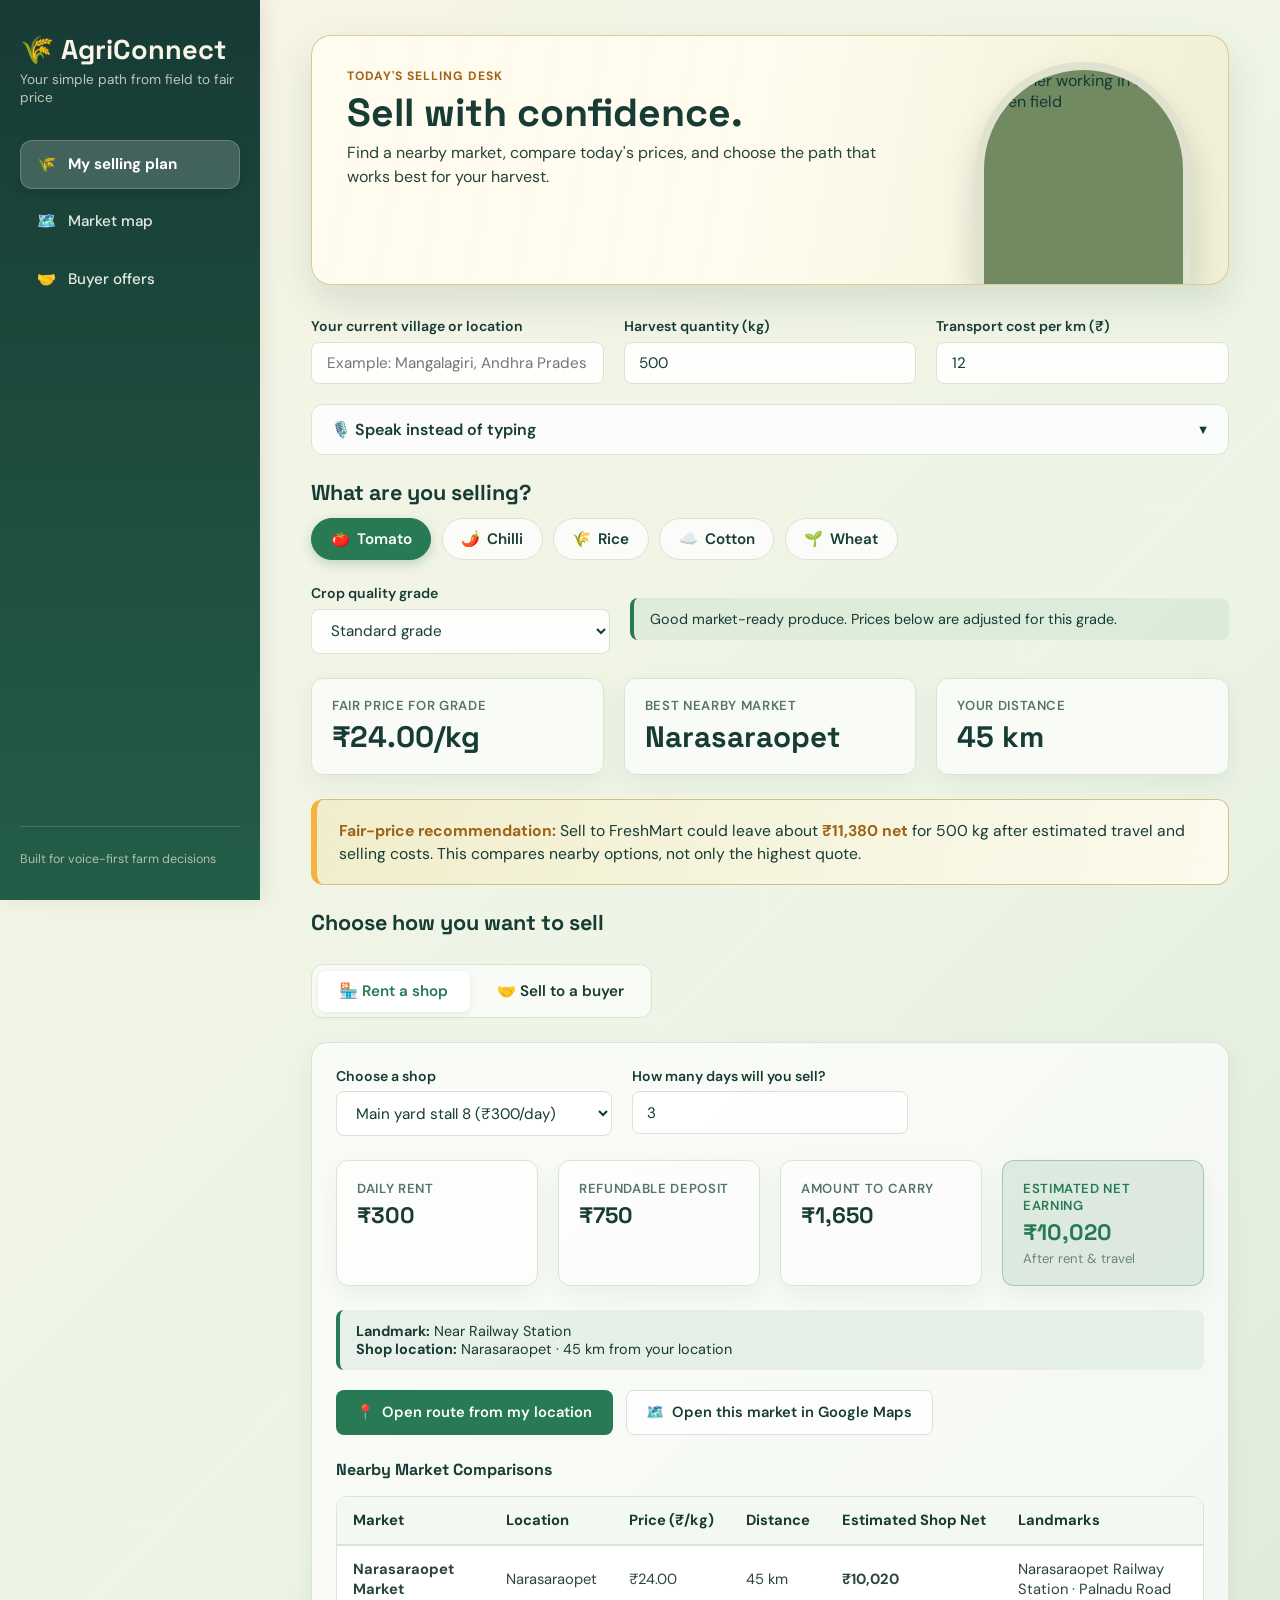
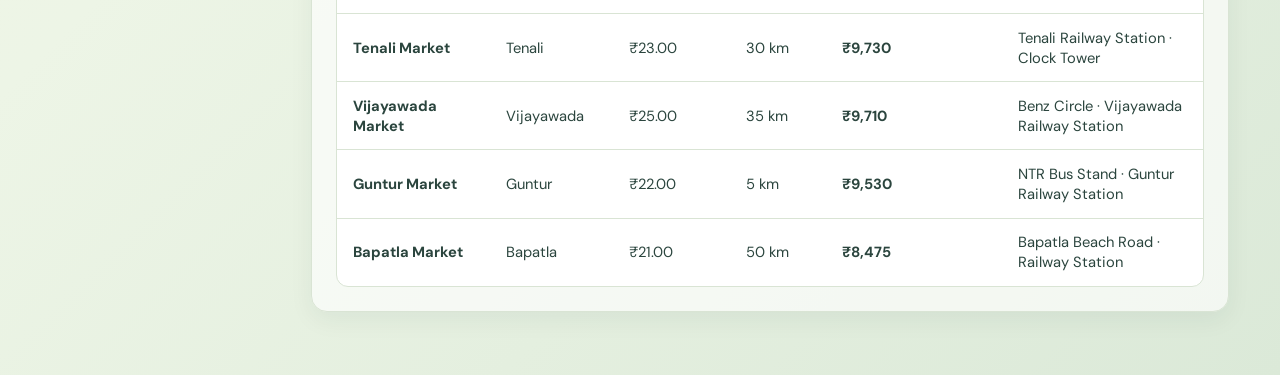
==== agri-connect-streamlit-app/frontend/index.html @ d262eaa8 "Migrate AgriConnect to HTML/CSS/JS/JSON web app and add Vercel & Netlify deployment configs" ====
<!DOCTYPE html>
<html lang="en">
<head>
  <meta charset="UTF-8">
  <meta name="viewport" content="width=device-width, initial-scale=1.0">
  <title>AgriConnect - From Field to Fair Price</title>
  <link rel="stylesheet" href="style.css">
  <!-- Leaflet Map CSS -->
  <link rel="stylesheet" href="https://unpkg.com/leaflet@1.9.4/dist/leaflet.css" integrity="sha256-p4NxAoJBhIIN+hmNHrzRCf9tD/miZyoHS5obTRR9BMY=" crossorigin=""/>
</head>
<body>

  <!-- Mobile Navigation Header -->
  <header class="mobile-header">
    <div class="brand-title" style="font-size:1.3rem;">🌾 AgriConnect</div>
    <button class="mobile-toggle-btn" id="mobile-menu-toggle" aria-label="Toggle navigation">☰</button>
  </header>

  <div class="app-layout">
    <!-- Left Sidebar -->
    <aside class="sidebar">
      <div class="sidebar-header">
        <h1 class="brand-title">🌾 AgriConnect</h1>
        <p class="brand-caption">Your simple path from field to fair price</p>
      </div>

      <nav class="nav-menu">
        <a href="#selling-plan" class="nav-item active" data-page="selling-plan">
          <span>🌾</span> My selling plan
        </a>
        <a href="#market-map" class="nav-item" data-page="market-map">
          <span>🗺️</span> Market map
        </a>
        <a href="#buyer-offers" class="nav-item" data-page="buyer-offers">
          <span>🤝</span> Buyer offers
        </a>
      </nav>

      <div class="sidebar-footer">
        Built for voice-first farm decisions
      </div>
    </aside>

    <!-- Main Content Area -->
    <main class="main-content">

      <!-- View 1: My Selling Plan -->
      <section id="view-selling-plan" class="page-view">
        <!-- Hero Banner -->
        <div class="hero">
          <div class="hero-copy">
            <div class="eyebrow">Today's selling desk</div>
            <h1>Sell with confidence.</h1>
            <p>Find a nearby market, compare today's prices, and choose the path that works best for your harvest.</p>
          </div>
          <div class="farmer-frame" aria-hidden="true">
            <img class="farmer-photo" src="https://images.unsplash.com/photo-1625246333195-78d9c38ad449?auto=format&fit=crop&w=700&q=85" alt="Farmer working in a green field">
          </div>
        </div>

        <!-- Location, Quantity, Transport Inputs -->
        <div class="form-grid-3">
          <div class="form-group">
            <label class="form-label" for="input-location">Your current village or location</label>
            <input type="text" id="input-location" class="form-control" placeholder="Example: Mangalagiri, Andhra Pradesh">
          </div>
          <div class="form-group">
            <label class="form-label" for="input-quantity">Harvest quantity (kg)</label>
            <input type="number" id="input-quantity" class="form-control" value="500" min="1" step="50">
          </div>
          <div class="form-group">
            <label class="form-label" for="input-transport">Transport cost per km (₹)</label>
            <input type="number" id="input-transport" class="form-control" value="12" min="0" step="1">
          </div>
        </div>

        <!-- Voice Input Accordion -->
        <div class="accordion">
          <div class="accordion-header">
            <span>🎙️ Speak instead of typing</span>
            <span style="font-size:0.8rem;">▼</span>
          </div>
          <div class="accordion-body">
            <div class="voice-tools">
              <div class="form-group" style="min-width: 180px;">
                <label class="form-label" for="select-voice-lang">Voice language</label>
                <select id="select-voice-lang" class="form-control"></select>
              </div>
              <div style="margin-top: 1.4rem;">
                <button type="button" id="btn-voice-record" class="voice-mic-btn">
                  <span>🎙️</span> Tap microphone to speak
                </button>
              </div>
            </div>
            <div id="voice-feedback-alert" class="voice-alert info" style="display:none;"></div>
          </div>
        </div>

        <!-- Crop Choice Section -->
        <h3 class="section-title">What are you selling?</h3>
        <div class="pills-group" id="crop-pills-container">
          <!-- Populated by JavaScript -->
        </div>

        <!-- Quality Grade Row -->
        <div class="quality-row">
          <div class="form-group">
            <label class="form-label" for="select-grade">Crop quality grade</label>
            <select id="select-grade" class="form-control"></select>
          </div>
          <div class="info-note" id="grade-note">
            Loading quality grade details...
          </div>
        </div>

        <!-- Metrics Row -->
        <div class="metrics-row">
          <div class="metric-card">
            <div class="metric-label">Fair price for grade</div>
            <div class="metric-value" id="metric-fair-price">₹0.00/kg</div>
          </div>
          <div class="metric-card">
            <div class="metric-label">Best nearby market</div>
            <div class="metric-value" id="metric-best-market">-</div>
          </div>
          <div class="metric-card">
            <div class="metric-label">Your distance</div>
            <div class="metric-value" id="metric-distance">0 km</div>
          </div>
        </div>

        <!-- Recommendation Banner -->
        <div class="recommendation-banner" id="recommendation-banner">
          Calculating best selling path...
        </div>

        <!-- Selling Path Choice -->
        <h3 class="section-title">Choose how you want to sell</h3>
        <div class="segmented-control">
          <button type="button" class="segment-btn active" data-path="shop">🏪 Rent a shop</button>
          <button type="button" class="segment-btn" data-path="buyer">🤝 Sell to a buyer</button>
        </div>

        <!-- Option A: Rent a shop -->
        <div id="selling-path-shop">
          <div class="content-box">
            <div class="form-grid-3">
              <div class="form-group">
                <label class="form-label" for="select-shop">Choose a shop</label>
                <select id="select-shop" class="form-control"></select>
              </div>
              <div class="form-group">
                <label class="form-label" for="input-rental-days">How many days will you sell?</label>
                <input type="number" id="input-rental-days" class="form-control" value="3" min="1" max="31">
              </div>
            </div>

            <div class="metrics-row" style="grid-template-columns: repeat(4, 1fr);">
              <div class="metric-card">
                <div class="metric-label">Daily rent</div>
                <div class="metric-value" id="metric-daily-rent" style="font-size:1.4rem;">₹0</div>
              </div>
              <div class="metric-card">
                <div class="metric-label">Refundable deposit</div>
                <div class="metric-value" id="metric-deposit" style="font-size:1.4rem;">₹0</div>
              </div>
              <div class="metric-card">
                <div class="metric-label">Amount to carry</div>
                <div class="metric-value" id="metric-amount-carry" style="font-size:1.4rem;">₹0</div>
              </div>
              <div class="metric-card" style="background: rgba(40,122,85,0.12); border-color: rgba(40,122,85,0.3);">
                <div class="metric-label" style="color:var(--leaf);">Estimated net earning</div>
                <div class="metric-value" id="metric-shop-net" style="font-size:1.4rem; color:var(--leaf);">₹0</div>
                <div class="metric-caption">After rent & travel</div>
              </div>
            </div>

            <div class="info-note" id="shop-landmark-info" style="margin-top:1rem;">
              Loading landmark information...
            </div>

            <div class="btn-row">
              <a href="#" id="btn-directions" target="_blank" class="btn btn-primary">
                <span>📍</span> Open route from my location
              </a>
              <a href="#" id="btn-view-market" target="_blank" class="btn btn-outline">
                <span>🗺️</span> Open this market in Google Maps
              </a>
            </div>

            <h4 style="margin: 1.5rem 0 0.5rem;">Nearby Market Comparisons</h4>
            <div class="table-responsive">
              <table class="custom-table" id="market-comparison-table">
                <thead>
                  <tr>
                    <th>Market</th>
                    <th>Location</th>
                    <th>Price (₹/kg)</th>
                    <th>Distance</th>
                    <th>Estimated Shop Net</th>
                    <th>Landmarks</th>
                  </tr>
                </thead>
                <tbody>
                  <!-- Populated by JavaScript -->
                </tbody>
              </table>
            </div>
          </div>
        </div>

        <!-- Option B: Sell to a buyer -->
        <div id="selling-path-buyer" style="display: none;">
          <div id="buyers-list-container">
            <!-- Populated by JavaScript -->
          </div>
        </div>

      </section>

      <!-- View 2: Market Map -->
      <section id="view-market-map" class="page-view" style="display: none;">
        <h1 style="font-size: 2.2rem; margin-bottom: 0.25rem;">Market map</h1>
        <p style="color: #4a665f; margin-bottom: 1.5rem;">See markets, roads, and familiar landmarks before you leave the farm.</p>

        <div id="map-container"></div>

        <h3 style="margin: 1.5rem 0 1rem;">Market Directory</h3>
        <div id="map-markets-list">
          <!-- Populated by JavaScript -->
        </div>
      </section>

      <!-- View 3: Buyer Offers -->
      <section id="view-buyer-offers" class="page-view" style="display: none;">
        <h1 style="font-size: 2.2rem; margin-bottom: 0.25rem;">Buyer offers</h1>
        <p style="color: #4a665f; margin-bottom: 1.5rem;">Compare direct buyers by crop, offer, quantity, and location.</p>

        <div class="form-group" style="max-width: 280px; margin-bottom: 1.5rem;">
          <label class="form-label" for="select-buyer-page-crop">Filter by crop</label>
          <select id="select-buyer-page-crop" class="form-control"></select>
        </div>

        <div class="table-responsive">
          <table class="custom-table" id="all-buyers-table">
            <thead>
              <tr>
                <th>Buyer</th>
                <th>Price</th>
                <th>Quantity</th>
                <th>Location</th>
                <th>Type</th>
              </tr>
            </thead>
            <tbody>
              <!-- Populated by JavaScript -->
            </tbody>
          </table>
        </div>
      </section>

    </main>
  </div>

  <!-- Toast Notification Container -->
  <div class="toast-container" id="toast-container"></div>

  <!-- Leaflet Map JS -->
  <script src="https://unpkg.com/leaflet@1.9.4/dist/leaflet.js" integrity="sha256-20nQCchB9co0qIjJZRGuk2/Z9VM+kNiyxNV1lvTlZBo=" crossorigin=""></script>
  <!-- Main Application Script -->
  <script src="app.js"></script>
</body>
</html>
---- agri-connect-streamlit-app/frontend/style.css ----
@import url('https://fonts.googleapis.com/css2?family=DM+Sans:ital,opsz,wght@0,9..40,400;0,9..40,500;0,9..40,600;0,9..40,700;1,9..40,400&family=Space+Grotesk:wght@500;600;700&display=swap');

:root {
  --ink: #173b35;
  --leaf: #287a55;
  --leaf-hover: #1e5e41;
  --sun: #f3b33d;
  --paper: #fbf8ef;
  --line: #d9e4d4;
  --line-focus: #287a55;
  --surface: rgba(255, 255, 255, 0.65);
  --surface-solid: #ffffff;
  --card-shadow: 0 8px 24px rgba(23, 59, 53, 0.06);
  --radius-sm: 8px;
  --radius-md: 12px;
  --radius-lg: 16px;
  --radius-xl: 20px;
  --sidebar-w: 260px;
}

* {
  box-sizing: border-box;
  margin: 0;
  padding: 0;
}

body {
  font-family: 'DM Sans', -apple-system, BlinkMacSystemFont, 'Segoe UI', Roboto, sans-serif;
  color: var(--ink);
  background: linear-gradient(135deg, #f8f4e5 0%, #edf5e6 52%, #dbe9d8 100%);
  min-height: 100vh;
  display: flex;
  overflow-x: hidden;
}

/* Headings */
h1, h2, h3, h4, .brand-title, .metric-value {
  font-family: 'Space Grotesk', sans-serif;
  color: var(--ink);
}

/* Layout App Container */
.app-layout {
  display: flex;
  width: 100%;
  min-height: 100vh;
}

/* Sidebar */
.sidebar {
  width: var(--sidebar-w);
  background: linear-gradient(180deg, #173b35 0%, #235d47 100%);
  color: #f8f4e6;
  padding: 2rem 1.25rem;
  display: flex;
  flex-direction: column;
  position: sticky;
  top: 0;
  height: 100vh;
  flex-shrink: 0;
  z-index: 100;
  box-shadow: 4px 0 20px rgba(0, 0, 0, 0.08);
}

.sidebar-header {
  margin-bottom: 2rem;
}

.brand-title {
  font-size: 1.7rem;
  font-weight: 700;
  color: #f8f4e6;
  display: flex;
  align-items: center;
  gap: 0.5rem;
  margin-bottom: 0.25rem;
}

.brand-caption {
  font-size: 0.85rem;
  color: rgba(248, 244, 230, 0.75);
  line-height: 1.35;
}

.nav-menu {
  display: flex;
  flex-direction: column;
  gap: 0.5rem;
  flex: 1;
}

.nav-item {
  display: flex;
  align-items: center;
  gap: 0.75rem;
  padding: 0.85rem 1rem;
  border-radius: var(--radius-md);
  color: #e5ede3;
  text-decoration: none;
  font-weight: 500;
  font-size: 0.95rem;
  cursor: pointer;
  transition: all 0.2s ease;
  border: 1px solid transparent;
}

.nav-item:hover {
  background: rgba(255, 255, 255, 0.08);
  color: #ffffff;
}

.nav-item.active {
  background: rgba(255, 255, 255, 0.18);
  color: #ffffff;
  font-weight: 700;
  border-color: rgba(255, 255, 255, 0.2);
  box-shadow: 0 4px 12px rgba(0, 0, 0, 0.1);
}

.sidebar-footer {
  margin-top: auto;
  padding-top: 1.5rem;
  border-top: 1px solid rgba(255, 255, 255, 0.15);
  font-size: 0.78rem;
  color: rgba(248, 244, 230, 0.65);
  line-height: 1.4;
}

/* Mobile Nav Toggle */
.mobile-header {
  display: none;
  background: #173b35;
  color: #f8f4e6;
  padding: 1rem 1.25rem;
  align-items: center;
  justify-content: space-between;
  position: sticky;
  top: 0;
  z-index: 150;
  width: 100%;
}

.mobile-toggle-btn {
  background: transparent;
  border: none;
  color: #f8f4e6;
  font-size: 1.5rem;
  cursor: pointer;
}

/* Main Content Area */
.main-content {
  flex: 1;
  padding: 2.2rem 3.2rem;
  max-width: 1200px;
  overflow-y: auto;
}

/* Hero Section */
.hero {
  position: relative;
  isolation: isolate;
  overflow: hidden;
  min-height: 250px;
  padding: 2rem 2.2rem;
  border: 1px solid rgba(209, 187, 122, 0.75);
  border-radius: var(--radius-xl);
  background: linear-gradient(100deg, rgba(255, 252, 239, 0.97) 0%, rgba(255, 252, 239, 0.93) 48%, rgba(243, 225, 157, 0.25) 100%);
  box-shadow: 0 18px 38px rgba(38, 75, 48, 0.13);
  margin-bottom: 2rem;
}

.hero-copy {
  position: relative;
  z-index: 2;
  max-width: 64%;
}

.eyebrow {
  color: #a06419;
  font-weight: 700;
  letter-spacing: 0.08em;
  text-transform: uppercase;
  font-size: 0.76rem;
}

.hero h1 {
  margin: 0.35rem 0 0.4rem;
  font-size: 2.45rem;
  word-break: normal;
  line-height: 1.15;
}

.hero p {
  max-width: 560px;
  font-size: 1rem;
  line-height: 1.5;
  color: #26433c;
}

.farmer-frame {
  position: absolute;
  right: 2.3rem;
  bottom: 0;
  width: 215px;
  height: 222px;
  border: 8px solid rgba(255, 252, 239, 0.78);
  border-bottom: 0;
  border-radius: 108px 108px 0 0;
  background: #718a62;
  box-shadow: 0 14px 0 rgba(23, 59, 53, 0.1), 0 18px 32px rgba(23, 59, 53, 0.2);
  overflow: hidden;
}

.farmer-photo {
  display: block;
  width: 100%;
  height: 100%;
  object-fit: cover;
  object-position: center;
  filter: saturate(1.08) contrast(1.03);
}

/* Grid Forms */
.form-grid-3 {
  display: grid;
  grid-template-columns: repeat(3, 1fr);
  gap: 1.25rem;
  margin-bottom: 1.25rem;
}

.form-group {
  display: flex;
  flex-direction: column;
  gap: 0.4rem;
}

.form-label {
  font-size: 0.88rem;
  font-weight: 600;
  color: var(--ink);
}

.form-control {
  font-family: inherit;
  font-size: 0.95rem;
  padding: 0.65rem 0.9rem;
  border: 1px solid var(--line);
  border-radius: var(--radius-sm);
  background: rgba(255, 255, 255, 0.9);
  color: var(--ink);
  transition: all 0.2s ease;
  outline: none;
}

.form-control:focus {
  border-color: var(--line-focus);
  box-shadow: 0 0 0 3px rgba(40, 122, 85, 0.15);
  background: #ffffff;
}

/* Accordion Card (Voice Input) */
.accordion {
  border: 1px solid var(--line);
  border-radius: var(--radius-md);
  background: var(--surface);
  margin-bottom: 1.5rem;
  overflow: hidden;
}

.accordion-header {
  padding: 0.85rem 1.15rem;
  display: flex;
  align-items: center;
  justify-content: space-between;
  cursor: pointer;
  background: rgba(255, 255, 255, 0.4);
  font-weight: 600;
  color: var(--ink);
  user-select: none;
  transition: background 0.2s;
}

.accordion-header:hover {
  background: rgba(255, 255, 255, 0.7);
}

.accordion-body {
  padding: 1.15rem;
  border-top: 1px solid var(--line);
  display: none;
  background: rgba(255, 255, 255, 0.6);
}

.accordion-body.open {
  display: block;
}

.voice-tools {
  display: flex;
  align-items: center;
  gap: 1.25rem;
  flex-wrap: wrap;
}

.voice-mic-btn {
  display: inline-flex;
  align-items: center;
  gap: 0.5rem;
  background: var(--leaf);
  color: #ffffff;
  border: none;
  padding: 0.65rem 1.25rem;
  border-radius: var(--radius-sm);
  font-weight: 600;
  cursor: pointer;
  transition: all 0.2s ease;
}

.voice-mic-btn:hover {
  background: var(--leaf-hover);
}

.voice-mic-btn.listening {
  background: #c53030;
  animation: pulse-recording 1.2s infinite ease-in-out;
}

@keyframes pulse-recording {
  0% { transform: scale(1); box-shadow: 0 0 0 0 rgba(197, 48, 48, 0.7); }
  70% { transform: scale(1.04); box-shadow: 0 0 0 10px rgba(197, 48, 48, 0); }
  100% { transform: scale(1); box-shadow: 0 0 0 0 rgba(197, 48, 48, 0); }
}

.voice-alert {
  margin-top: 0.85rem;
  padding: 0.75rem 1rem;
  border-radius: var(--radius-sm);
  font-size: 0.9rem;
}

.voice-alert.success {
  background: rgba(40, 122, 85, 0.12);
  border: 1px solid rgba(40, 122, 85, 0.3);
  color: #1a5c3d;
}

.voice-alert.info {
  background: rgba(243, 179, 61, 0.15);
  border: 1px solid rgba(243, 179, 61, 0.4);
  color: #8c570b;
}

/* Crop Pills */
.section-title {
  font-size: 1.35rem;
  margin: 1.5rem 0 0.75rem;
  font-weight: 700;
}

.pills-group {
  display: flex;
  flex-wrap: wrap;
  gap: 0.65rem;
  margin-bottom: 1.5rem;
}

.pill-btn {
  display: inline-flex;
  align-items: center;
  gap: 0.45rem;
  padding: 0.65rem 1.15rem;
  border: 1px solid var(--line);
  background: rgba(255, 255, 255, 0.75);
  border-radius: 999px;
  cursor: pointer;
  font-family: inherit;
  font-size: 0.95rem;
  font-weight: 600;
  color: var(--ink);
  transition: all 0.2s ease;
}

.pill-btn:hover {
  background: rgba(255, 255, 255, 0.95);
  border-color: #b5c7b3;
}

.pill-btn.active {
  background: var(--leaf);
  color: #ffffff;
  border-color: var(--leaf);
  box-shadow: 0 4px 12px rgba(40, 122, 85, 0.25);
}

/* Quality Grade Row */
.quality-row {
  display: grid;
  grid-template-columns: 1fr 2fr;
  gap: 1.25rem;
  align-items: center;
  margin-bottom: 1.5rem;
}

.info-note {
  padding: 0.75rem 1rem;
  border-radius: var(--radius-sm);
  background: rgba(40, 122, 85, 0.08);
  border-left: 4px solid var(--leaf);
  font-size: 0.9rem;
  color: #173b35;
}

/* Metrics Cards */
.metrics-row {
  display: grid;
  grid-template-columns: repeat(3, 1fr);
  gap: 1.25rem;
  margin: 1.5rem 0;
}

.metric-card {
  background: rgba(255, 255, 255, 0.65);
  border: 1px solid var(--line);
  border-radius: var(--radius-md);
  padding: 1.15rem 1.25rem;
  box-shadow: var(--card-shadow);
}

.metric-label {
  font-size: 0.82rem;
  font-weight: 600;
  text-transform: uppercase;
  letter-spacing: 0.05em;
  color: #55756c;
  margin-bottom: 0.25rem;
}

.metric-value {
  font-size: 1.85rem;
  font-weight: 700;
  color: var(--ink);
}

.metric-caption {
  font-size: 0.82rem;
  color: #68857d;
  margin-top: 0.2rem;
}

/* Recommendation Banner */
.recommendation-banner {
  background: linear-gradient(100deg, rgba(243, 225, 157, 0.35) 0%, rgba(255, 252, 239, 0.85) 100%);
  border: 1px solid rgba(209, 187, 122, 0.9);
  border-left: 6px solid var(--sun);
  border-radius: var(--radius-md);
  padding: 1.15rem 1.35rem;
  margin: 1.5rem 0;
  font-size: 0.98rem;
  line-height: 1.5;
  color: #173b35;
}

.recommendation-banner strong {
  color: #9e6314;
}

/* Segmented Control / Tabs */
.segmented-control {
  display: inline-flex;
  background: rgba(255, 255, 255, 0.65);
  border: 1px solid var(--line);
  border-radius: var(--radius-md);
  padding: 0.35rem;
  gap: 0.35rem;
  margin: 1rem 0 1.5rem;
}

.segment-btn {
  padding: 0.65rem 1.35rem;
  border-radius: var(--radius-sm);
  border: none;
  background: transparent;
  font-family: inherit;
  font-size: 0.95rem;
  font-weight: 600;
  color: var(--ink);
  cursor: pointer;
  transition: all 0.2s ease;
}

.segment-btn.active {
  background: #ffffff;
  color: var(--leaf);
  box-shadow: 0 2px 8px rgba(0, 0, 0, 0.08);
}

/* Shop Rental Container */
.content-box {
  background: var(--surface);
  border: 1px solid var(--line);
  border-radius: var(--radius-lg);
  padding: 1.5rem;
  margin-bottom: 1.75rem;
  box-shadow: var(--card-shadow);
}

.btn-row {
  display: flex;
  gap: 0.85rem;
  margin: 1.25rem 0;
  flex-wrap: wrap;
}

.btn {
  display: inline-flex;
  align-items: center;
  gap: 0.5rem;
  padding: 0.7rem 1.2rem;
  border-radius: var(--radius-sm);
  font-family: inherit;
  font-size: 0.92rem;
  font-weight: 600;
  text-decoration: none;
  cursor: pointer;
  transition: all 0.2s ease;
  border: 1px solid transparent;
}

.btn-primary {
  background: var(--leaf);
  color: #ffffff;
}

.btn-primary:hover {
  background: var(--leaf-hover);
}

.btn-outline {
  background: rgba(255, 255, 255, 0.8);
  border-color: var(--line);
  color: var(--ink);
}

.btn-outline:hover {
  background: #ffffff;
  border-color: var(--leaf);
  color: var(--leaf);
}

/* Modern Table */
.table-responsive {
  width: 100%;
  overflow-x: auto;
  border-radius: var(--radius-md);
  border: 1px solid var(--line);
  background: #ffffff;
  margin-top: 1rem;
}

.custom-table {
  width: 100%;
  border-collapse: collapse;
  text-align: left;
  font-size: 0.92rem;
}

.custom-table th {
  background: #f4f8f2;
  padding: 0.85rem 1rem;
  font-weight: 700;
  color: var(--ink);
  border-bottom: 2px solid var(--line);
  white-space: nowrap;
}

.custom-table td {
  padding: 0.85rem 1rem;
  border-bottom: 1px solid var(--line);
  color: #2b453e;
}

.custom-table tbody tr:last-child td {
  border-bottom: none;
}

.custom-table tbody tr:hover {
  background: rgba(40, 122, 85, 0.04);
}

/* Buyer Cards */
.buyer-card {
  background: #ffffff;
  border: 1px solid var(--line);
  border-radius: var(--radius-md);
  padding: 1.15rem 1.35rem;
  margin-bottom: 0.85rem;
  display: flex;
  align-items: center;
  justify-content: space-between;
  gap: 1.5rem;
  box-shadow: 0 4px 12px rgba(0, 0, 0, 0.03);
  transition: transform 0.15s ease, box-shadow 0.15s ease;
}

.buyer-card:hover {
  transform: translateY(-2px);
  box-shadow: 0 6px 18px rgba(0, 0, 0, 0.06);
}

.buyer-info h4 {
  font-size: 1.1rem;
  margin-bottom: 0.25rem;
}

.buyer-info p {
  font-size: 0.88rem;
  color: #55756c;
}

.buyer-pricing {
  text-align: right;
}

.buyer-pricing .price-tag {
  font-family: 'Space Grotesk', sans-serif;
  font-size: 1.25rem;
  font-weight: 700;
  color: var(--leaf);
}

.buyer-pricing .net-tag {
  font-size: 0.85rem;
  color: #637f77;
}

/* Map page styling */
#map-container {
  width: 100%;
  height: 420px;
  border-radius: var(--radius-lg);
  border: 1px solid var(--line);
  box-shadow: var(--card-shadow);
  margin-bottom: 1.5rem;
  z-index: 10;
}

/* Toast Notifications */
.toast-container {
  position: fixed;
  bottom: 2rem;
  right: 2rem;
  z-index: 9999;
  display: flex;
  flex-direction: column;
  gap: 0.75rem;
}

.toast {
  background: #173b35;
  color: #ffffff;
  padding: 0.85rem 1.35rem;
  border-radius: var(--radius-md);
  font-weight: 600;
  font-size: 0.92rem;
  box-shadow: 0 8px 24px rgba(0, 0, 0, 0.2);
  display: flex;
  align-items: center;
  gap: 0.5rem;
  animation: slideInToast 0.3s cubic-bezier(0.16, 1, 0.3, 1);
}

@keyframes slideInToast {
  from { opacity: 0; transform: translateY(20px); }
  to { opacity: 1; transform: translateY(0); }
}

/* Responsive Media Queries */
@media (max-width: 900px) {
  .app-layout {
    flex-direction: column;
  }
  .sidebar {
    display: none;
    position: fixed;
    width: 280px;
    height: 100vh;
    box-shadow: 10px 0 30px rgba(0, 0, 0, 0.3);
  }
  .sidebar.open {
    display: flex;
  }
  .mobile-header {
    display: flex;
  }
  .main-content {
    padding: 1.5rem;
  }
  .hero {
    min-height: 340px;
    padding: 1.5rem;
  }
  .hero-copy {
    max-width: 100%;
  }
  .hero h1 {
    font-size: 2.1rem;
  }
  .farmer-frame {
    right: 50%;
    transform: translateX(50%);
    width: 170px;
    height: 176px;
  }
  .form-grid-3, .metrics-row, .quality-row {
    grid-template-columns: 1fr;
  }
}
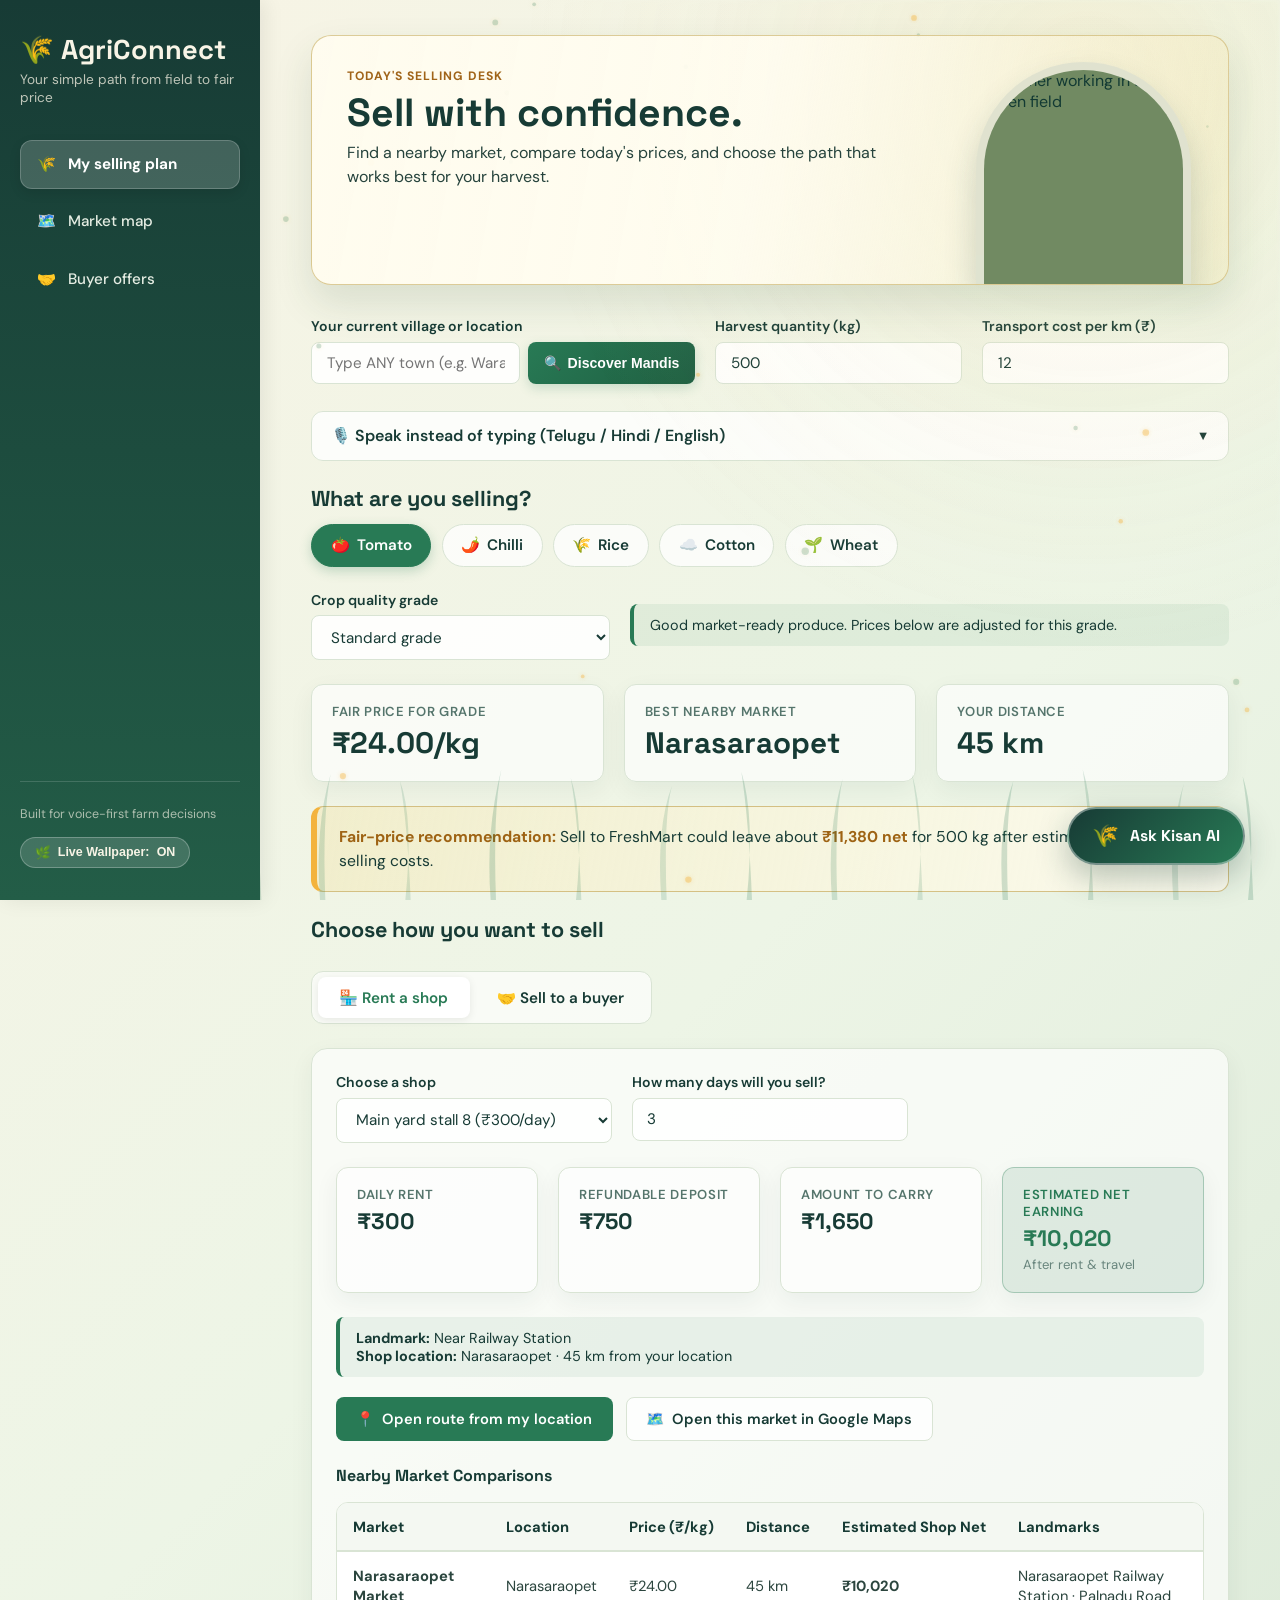
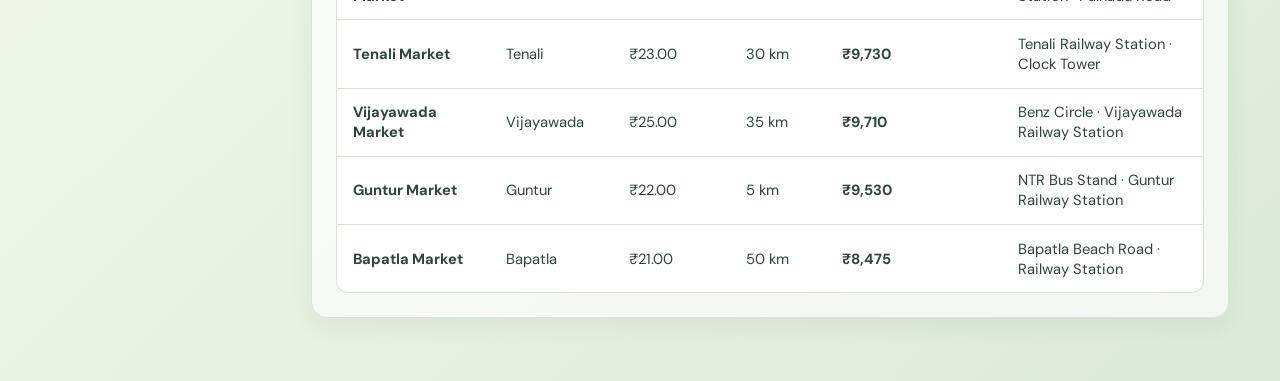
==== commit d3c89bf0: "Integrate OpenAI & dynamic mandi discovery, overhauled voice assistant, Kisan AI chatbot, and agricu" ====
--- a/agri-connect-streamlit-app/frontend/index.html
+++ b/agri-connect-streamlit-app/frontend/index.html
@@ -10,6 +10,32 @@
 </head>
 <body>
 
+  <!-- Ambient Live Wallpaper Canvas -->
+  <canvas id="live-wallpaper-canvas"></canvas>
+
+  <!-- Swaying Crop Horizon (Agricultural Live Animation) -->
+  <div class="swaying-crops-horizon" aria-hidden="true">
+    <svg viewBox="0 0 1200 120" preserveAspectRatio="none" style="width:100%; height:100%; fill:#287a55;">
+      <path class="wheat-stalk" d="M30,120 Q35,60 25,10 Q28,50 35,120 Z" opacity="0.35"/>
+      <path class="wheat-stalk" d="M60,120 Q55,50 68,15 Q62,45 65,120 Z" opacity="0.45"/>
+      <path class="wheat-stalk" d="M120,120 Q128,55 115,5 Q122,48 125,120 Z" opacity="0.4"/>
+      <path class="wheat-stalk" d="M180,120 Q175,65 190,20 Q182,50 185,120 Z" opacity="0.35"/>
+      <path class="wheat-stalk" d="M240,120 Q248,45 235,10 Q242,52 245,120 Z" opacity="0.45"/>
+      <path class="wheat-stalk" d="M300,120 Q295,58 310,12 Q302,48 305,120 Z" opacity="0.4"/>
+      <path class="wheat-stalk" d="M380,120 Q388,50 375,18 Q382,55 385,120 Z" opacity="0.35"/>
+      <path class="wheat-stalk" d="M460,120 Q455,62 470,8 Q462,45 465,120 Z" opacity="0.45"/>
+      <path class="wheat-stalk" d="M540,120 Q548,52 535,15 Q542,50 545,120 Z" opacity="0.4"/>
+      <path class="wheat-stalk" d="M620,120 Q615,58 630,22 Q622,48 625,120 Z" opacity="0.35"/>
+      <path class="wheat-stalk" d="M700,120 Q708,48 695,10 Q702,52 705,120 Z" opacity="0.45"/>
+      <path class="wheat-stalk" d="M780,120 Q775,60 790,16 Q782,50 785,120 Z" opacity="0.4"/>
+      <path class="wheat-stalk" d="M860,120 Q868,52 855,12 Q862,48 865,120 Z" opacity="0.35"/>
+      <path class="wheat-stalk" d="M940,120 Q935,55 950,18 Q942,50 945,120 Z" opacity="0.45"/>
+      <path class="wheat-stalk" d="M1020,120 Q1028,45 1015,8 Q1022,52 1025,120 Z" opacity="0.4"/>
+      <path class="wheat-stalk" d="M1100,120 Q1095,62 1110,20 Q1102,48 1105,120 Z" opacity="0.35"/>
+      <path class="wheat-stalk" d="M1170,120 Q1178,50 1165,14 Q1172,55 1175,120 Z" opacity="0.45"/>
+    </svg>
+  </div>
+
   <!-- Mobile Navigation Header -->
   <header class="mobile-header">
     <div class="brand-title" style="font-size:1.3rem;">🌾 AgriConnect</div>
@@ -37,7 +63,10 @@
       </nav>
 
       <div class="sidebar-footer">
-        Built for voice-first farm decisions
+        <div>Built for voice-first farm decisions</div>
+        <button type="button" class="wallpaper-toggle-btn" id="btn-toggle-wallpaper">
+          <span>🌿</span> Live Wallpaper: <span id="wallpaper-status-text">ON</span>
+        </button>
       </div>
     </aside>
 
@@ -62,7 +91,13 @@
         <div class="form-grid-3">
           <div class="form-group">
             <label class="form-label" for="input-location">Your current village or location</label>
-            <input type="text" id="input-location" class="form-control" placeholder="Example: Mangalagiri, Andhra Pradesh">
+            <div class="input-action-group">
+              <input type="text" id="input-location" class="form-control" placeholder="Type ANY town (e.g. Warangal, Kurnool, Tenali)...">
+              <button type="button" id="btn-discover-mandis" class="btn-discover-mandis" title="Discover nearest mandis via AI">
+                <span>🔍</span> Discover Mandis
+              </button>
+            </div>
+            <div id="mandi-discovery-status"></div>
           </div>
           <div class="form-group">
             <label class="form-label" for="input-quantity">Harvest quantity (kg)</label>
@@ -77,7 +112,7 @@
         <!-- Voice Input Accordion -->
         <div class="accordion">
           <div class="accordion-header">
-            <span>🎙️ Speak instead of typing</span>
+            <span>🎙️ Speak instead of typing (Telugu / Hindi / English)</span>
             <span style="font-size:0.8rem;">▼</span>
           </div>
           <div class="accordion-body">
@@ -92,6 +127,13 @@
                 </button>
               </div>
             </div>
+
+            <!-- Live Speech Audio Waveform Canvas -->
+            <canvas id="voice-waveform-canvas"></canvas>
+
+            <!-- Interim Live Transcript Preview -->
+            <div id="voice-interim-preview" class="interim-preview-box"></div>
+
             <div id="voice-feedback-alert" class="voice-alert info" style="display:none;"></div>
           </div>
         </div>
@@ -262,6 +304,68 @@
     </main>
   </div>
 
+  <!-- Floating Kisan AI Chatbot Trigger -->
+  <button id="kisan-ai-fab" type="button" aria-label="Open Kisan AI Assistant">
+    <span class="fab-icon">🌾</span>
+    <span>Ask Kisan AI</span>
+  </button>
+
+  <!-- Kisan AI Chatbot Window -->
+  <div id="kisan-chat-window">
+    <div class="chat-header">
+      <div class="chat-header-title">
+        <span style="font-size:1.35rem;">🌾</span>
+        <div>
+          <h4>Kisan AI Assistant</h4>
+          <span style="font-size:0.75rem; color:#d9e4d4;"><span class="chat-status-dot"></span> Online · Smart Agricultural Advisor</span>
+        </div>
+      </div>
+      <div class="chat-header-actions">
+        <button class="chat-action-btn" id="btn-chat-settings" title="Settings (OpenAI Key)">⚙️</button>
+        <button class="chat-action-btn" id="btn-close-chat" title="Minimize">✖</button>
+      </div>
+    </div>
+
+    <!-- Chat Settings Overlay -->
+    <div class="chat-settings-overlay" id="chat-settings-overlay">
+      <h4 style="margin-bottom:0.4rem; color:var(--ink);">AI Intelligence Settings</h4>
+      <p style="font-size:0.85rem; color:#555; margin-bottom:1.1rem; line-height:1.4;">
+        Connect your OpenAI API key for live GPT-4o intelligence. If left empty, Kisan AI seamlessly runs its built-in Indian agricultural knowledgebase.
+      </p>
+      <div class="form-group" style="margin-bottom:1.2rem;">
+        <label class="form-label" for="input-openai-key">OpenAI API Key (optional)</label>
+        <input type="password" id="input-openai-key" class="form-control" placeholder="sk-proj-..." />
+      </div>
+      <div class="btn-row">
+        <button type="button" id="btn-save-key" class="btn btn-primary">Save Key</button>
+        <button type="button" id="btn-close-settings" class="btn btn-outline">Close</button>
+      </div>
+    </div>
+
+    <!-- Chat Messages Scroll Container -->
+    <div class="chat-messages" id="chat-messages-container">
+      <div class="chat-bubble bot">
+        <strong>🌾 Namaste! I am Kisan AI.</strong><br>
+        Ask me anything about crop diseases, pest remedies, mandi price trends, or government schemes (in English, Telugu, or Hindi)!
+      </div>
+    </div>
+
+    <!-- Quick Questions Chips -->
+    <div class="chat-quick-chips">
+      <button type="button" class="quick-chip" data-query="How to cure tomato blight disease?">🍅 Tomato Blight</button>
+      <button type="button" class="quick-chip" data-query="How to control chilli black thrips?">🌶️ Mirchi Thrips</button>
+      <button type="button" class="quick-chip" data-query="Tell me about PM-Kisan scheme and benefits">🏛️ PM-Kisan Scheme</button>
+      <button type="button" class="quick-chip" data-query="How to manage stem borer in paddy?">🌾 Paddy Protection</button>
+    </div>
+
+    <!-- Chat Input Bar -->
+    <div class="chat-input-bar">
+      <button type="button" class="chat-mic-btn" id="btn-chat-mic" title="Speak to Kisan AI">🎙️</button>
+      <input type="text" id="input-chat-msg" class="chat-input-field" placeholder="Ask your question..." />
+      <button type="button" id="btn-send-chat" class="chat-send-btn" title="Send Message">➤</button>
+    </div>
+  </div>
+
   <!-- Toast Notification Container -->
   <div class="toast-container" id="toast-container"></div>
 
@@ -271,4 +375,3 @@
   <script src="app.js"></script>
 </body>
 </html>
-
--- a/agri-connect-streamlit-app/frontend/style.css
+++ b/agri-connect-streamlit-app/frontend/style.css
@@ -717,3 +717,436 @@
   }
 }
 
+/* ==========================================================
+   LIVE WALLPAPER & AMBIENT AGRICULTURAL MOTIONS
+   ========================================================== */
+#live-wallpaper-canvas {
+  position: fixed;
+  top: 0;
+  left: 0;
+  width: 100vw;
+  height: 100vh;
+  pointer-events: none;
+  z-index: 0;
+  opacity: 0.85;
+  transition: opacity 0.5s ease;
+}
+
+.wallpaper-toggle-btn {
+  display: inline-flex;
+  align-items: center;
+  gap: 0.45rem;
+  background: rgba(255, 255, 255, 0.15);
+  color: #f8f4e6;
+  border: 1px solid rgba(255, 255, 255, 0.25);
+  padding: 0.45rem 0.85rem;
+  border-radius: 999px;
+  font-size: 0.78rem;
+  font-weight: 600;
+  cursor: pointer;
+  margin-top: 0.85rem;
+  transition: all 0.2s ease;
+}
+
+.wallpaper-toggle-btn:hover {
+  background: rgba(255, 255, 255, 0.25);
+}
+
+.swaying-crops-horizon {
+  position: fixed;
+  bottom: 0;
+  left: 0;
+  width: 100%;
+  height: 140px;
+  pointer-events: none;
+  z-index: 1;
+  opacity: 0.45;
+  overflow: hidden;
+}
+
+.wheat-stalk {
+  transform-origin: bottom center;
+  animation: swayWheat 3.6s ease-in-out infinite alternate;
+}
+
+.wheat-stalk:nth-child(2n) {
+  animation-duration: 4.2s;
+  animation-delay: -1.2s;
+}
+
+.wheat-stalk:nth-child(3n) {
+  animation-duration: 3.1s;
+  animation-delay: -0.7s;
+}
+
+@keyframes swayWheat {
+  0% { transform: rotate(-4deg) skewX(-2deg); }
+  100% { transform: rotate(5deg) skewX(3deg); }
+}
+
+/* ==========================================================
+   DYNAMIC MANDI SEARCH GROUP
+   ========================================================== */
+.input-action-group {
+  display: flex;
+  gap: 0.5rem;
+}
+
+.input-action-group .form-control {
+  flex: 1;
+}
+
+.btn-discover-mandis {
+  display: inline-flex;
+  align-items: center;
+  gap: 0.35rem;
+  background: linear-gradient(135deg, #287a55 0%, #1e5e41 100%);
+  color: #ffffff;
+  border: none;
+  border-radius: var(--radius-sm);
+  padding: 0.65rem 1rem;
+  font-size: 0.88rem;
+  font-weight: 600;
+  cursor: pointer;
+  white-space: nowrap;
+  box-shadow: 0 4px 12px rgba(40, 122, 85, 0.2);
+  transition: all 0.2s ease;
+}
+
+.btn-discover-mandis:hover {
+  background: #194d35;
+  transform: translateY(-1px);
+}
+
+.btn-discover-mandis.loading {
+  opacity: 0.75;
+  pointer-events: none;
+}
+
+.mandi-discovery-badge {
+  display: inline-flex;
+  align-items: center;
+  gap: 0.35rem;
+  background: rgba(40, 122, 85, 0.12);
+  color: var(--leaf);
+  border: 1px solid rgba(40, 122, 85, 0.3);
+  padding: 0.35rem 0.75rem;
+  border-radius: 999px;
+  font-size: 0.78rem;
+  font-weight: 700;
+  margin-top: 0.4rem;
+}
+
+/* ==========================================================
+   VOICE ASSISTANT OVERHAUL & WAVEFORM
+   ========================================================== */
+#voice-waveform-canvas {
+  width: 100%;
+  height: 48px;
+  border-radius: var(--radius-sm);
+  background: rgba(23, 59, 53, 0.05);
+  margin-top: 0.75rem;
+  display: none;
+}
+
+.interim-preview-box {
+  margin-top: 0.65rem;
+  padding: 0.6rem 0.85rem;
+  border-radius: var(--radius-sm);
+  background: rgba(255, 255, 255, 0.85);
+  border: 1px dashed var(--line);
+  font-size: 0.88rem;
+  color: #55756c;
+  display: none;
+}
+
+.interim-preview-box strong {
+  color: var(--ink);
+}
+
+/* ==========================================================
+   KISAN AI CHATBOT WIDGET
+   ========================================================== */
+#kisan-ai-fab {
+  position: fixed;
+  bottom: 2.2rem;
+  right: 2.2rem;
+  z-index: 1000;
+  display: flex;
+  align-items: center;
+  gap: 0.65rem;
+  background: linear-gradient(135deg, #173b35 0%, #287a55 100%);
+  color: #ffffff;
+  border: 2px solid rgba(255, 255, 255, 0.4);
+  border-radius: 999px;
+  padding: 0.85rem 1.45rem;
+  font-family: 'Space Grotesk', sans-serif;
+  font-weight: 700;
+  font-size: 0.98rem;
+  cursor: pointer;
+  box-shadow: 0 12px 32px rgba(23, 59, 53, 0.3);
+  transition: all 0.25s cubic-bezier(0.16, 1, 0.3, 1);
+}
+
+#kisan-ai-fab:hover {
+  transform: translateY(-3px) scale(1.03);
+  box-shadow: 0 16px 40px rgba(23, 59, 53, 0.4);
+}
+
+#kisan-ai-fab .fab-icon {
+  font-size: 1.35rem;
+  animation: pulseFab 2.2s infinite ease-in-out;
+}
+
+@keyframes pulseFab {
+  0%, 100% { transform: scale(1); }
+  50% { transform: scale(1.15) rotate(6deg); }
+}
+
+#kisan-chat-window {
+  position: fixed;
+  bottom: 6.5rem;
+  right: 2.2rem;
+  width: 390px;
+  max-width: calc(100vw - 2.5rem);
+  height: 540px;
+  max-height: calc(100vh - 8rem);
+  background: #ffffff;
+  border-radius: 20px;
+  border: 1px solid rgba(209, 187, 122, 0.5);
+  box-shadow: 0 24px 60px rgba(23, 59, 53, 0.25);
+  display: none;
+  flex-direction: column;
+  z-index: 1001;
+  overflow: hidden;
+  animation: slideUpChat 0.3s cubic-bezier(0.16, 1, 0.3, 1);
+}
+
+@keyframes slideUpChat {
+  from { opacity: 0; transform: translateY(20px) scale(0.96); }
+  to { opacity: 1; transform: translateY(0) scale(1); }
+}
+
+.chat-header {
+  background: linear-gradient(135deg, #173b35 0%, #235d47 100%);
+  color: #f8f4e6;
+  padding: 1rem 1.25rem;
+  display: flex;
+  align-items: center;
+  justify-content: space-between;
+}
+
+.chat-header-title {
+  display: flex;
+  align-items: center;
+  gap: 0.6rem;
+}
+
+.chat-header-title h4 {
+  color: #f8f4e6;
+  font-size: 1.05rem;
+  margin: 0;
+}
+
+.chat-status-dot {
+  width: 8px;
+  height: 8px;
+  background: #4ade80;
+  border-radius: 50%;
+  display: inline-block;
+  box-shadow: 0 0 6px #4ade80;
+}
+
+.chat-header-actions {
+  display: flex;
+  align-items: center;
+  gap: 0.5rem;
+}
+
+.chat-action-btn {
+  background: transparent;
+  border: none;
+  color: rgba(255, 255, 255, 0.85);
+  cursor: pointer;
+  font-size: 1.15rem;
+  padding: 0.25rem;
+  border-radius: 6px;
+  transition: all 0.2s;
+}
+
+.chat-action-btn:hover {
+  color: #ffffff;
+  background: rgba(255, 255, 255, 0.15);
+}
+
+/* Chat Messages */
+.chat-messages {
+  flex: 1;
+  padding: 1rem;
+  overflow-y: auto;
+  background: #fdfbf7;
+  display: flex;
+  flex-direction: column;
+  gap: 0.75rem;
+}
+
+.chat-bubble {
+  max-width: 85%;
+  padding: 0.75rem 1rem;
+  border-radius: 14px;
+  font-size: 0.9rem;
+  line-height: 1.45;
+  word-break: break-word;
+}
+
+.chat-bubble.bot {
+  align-self: flex-start;
+  background: #ffffff;
+  color: var(--ink);
+  border: 1px solid var(--line);
+  border-bottom-left-radius: 4px;
+  box-shadow: 0 2px 8px rgba(0, 0, 0, 0.04);
+}
+
+.chat-bubble.bot strong {
+  color: var(--leaf);
+}
+
+.chat-bubble.user {
+  align-self: flex-end;
+  background: var(--leaf);
+  color: #ffffff;
+  border-bottom-right-radius: 4px;
+  box-shadow: 0 3px 10px rgba(40, 122, 85, 0.2);
+}
+
+.chat-bubble.typing {
+  align-self: flex-start;
+  background: #f1f5ef;
+  color: #6d887f;
+  font-style: italic;
+  display: flex;
+  align-items: center;
+  gap: 0.4rem;
+}
+
+/* Quick Prompt Chips */
+.chat-quick-chips {
+  display: flex;
+  gap: 0.45rem;
+  padding: 0.55rem 0.85rem;
+  background: #f7f9f5;
+  border-top: 1px solid var(--line);
+  overflow-x: auto;
+  white-space: nowrap;
+}
+
+.quick-chip {
+  background: #ffffff;
+  border: 1px solid var(--line);
+  padding: 0.35rem 0.75rem;
+  border-radius: 999px;
+  font-size: 0.78rem;
+  font-weight: 600;
+  color: var(--ink);
+  cursor: pointer;
+  flex-shrink: 0;
+  transition: all 0.2s;
+}
+
+.quick-chip:hover {
+  background: var(--leaf);
+  color: #ffffff;
+  border-color: var(--leaf);
+}
+
+/* Chat Input Bar */
+.chat-input-bar {
+  padding: 0.75rem 0.9rem;
+  background: #ffffff;
+  border-top: 1px solid var(--line);
+  display: flex;
+  align-items: center;
+  gap: 0.5rem;
+}
+
+.chat-input-field {
+  flex: 1;
+  border: 1px solid var(--line);
+  border-radius: 999px;
+  padding: 0.6rem 1rem;
+  font-size: 0.9rem;
+  outline: none;
+  font-family: inherit;
+}
+
+.chat-input-field:focus {
+  border-color: var(--leaf);
+}
+
+.chat-send-btn {
+  background: var(--leaf);
+  color: #ffffff;
+  border: none;
+  border-radius: 50%;
+  width: 36px;
+  height: 36px;
+  display: flex;
+  align-items: center;
+  justify-content: center;
+  cursor: pointer;
+  font-size: 1rem;
+  transition: all 0.2s;
+}
+
+.chat-send-btn:hover {
+  background: var(--leaf-hover);
+  transform: scale(1.05);
+}
+
+.chat-mic-btn {
+  background: transparent;
+  border: 1px solid var(--line);
+  border-radius: 50%;
+  width: 36px;
+  height: 36px;
+  display: flex;
+  align-items: center;
+  justify-content: center;
+  cursor: pointer;
+  font-size: 1rem;
+  color: var(--ink);
+  transition: all 0.2s;
+}
+
+.chat-mic-btn:hover {
+  background: #edf5e6;
+  border-color: var(--leaf);
+}
+
+.chat-mic-btn.listening {
+  background: #c53030;
+  color: #ffffff;
+  border-color: #c53030;
+}
+
+/* Settings Overlay */
+.chat-settings-overlay {
+  position: absolute;
+  top: 0;
+  left: 0;
+  width: 100%;
+  height: 100%;
+  background: rgba(255, 255, 255, 0.97);
+  z-index: 10;
+  display: none;
+  flex-direction: column;
+  padding: 1.5rem;
+  box-sizing: border-box;
+}
+
+.chat-settings-overlay.open {
+  display: flex;
+}
+
+
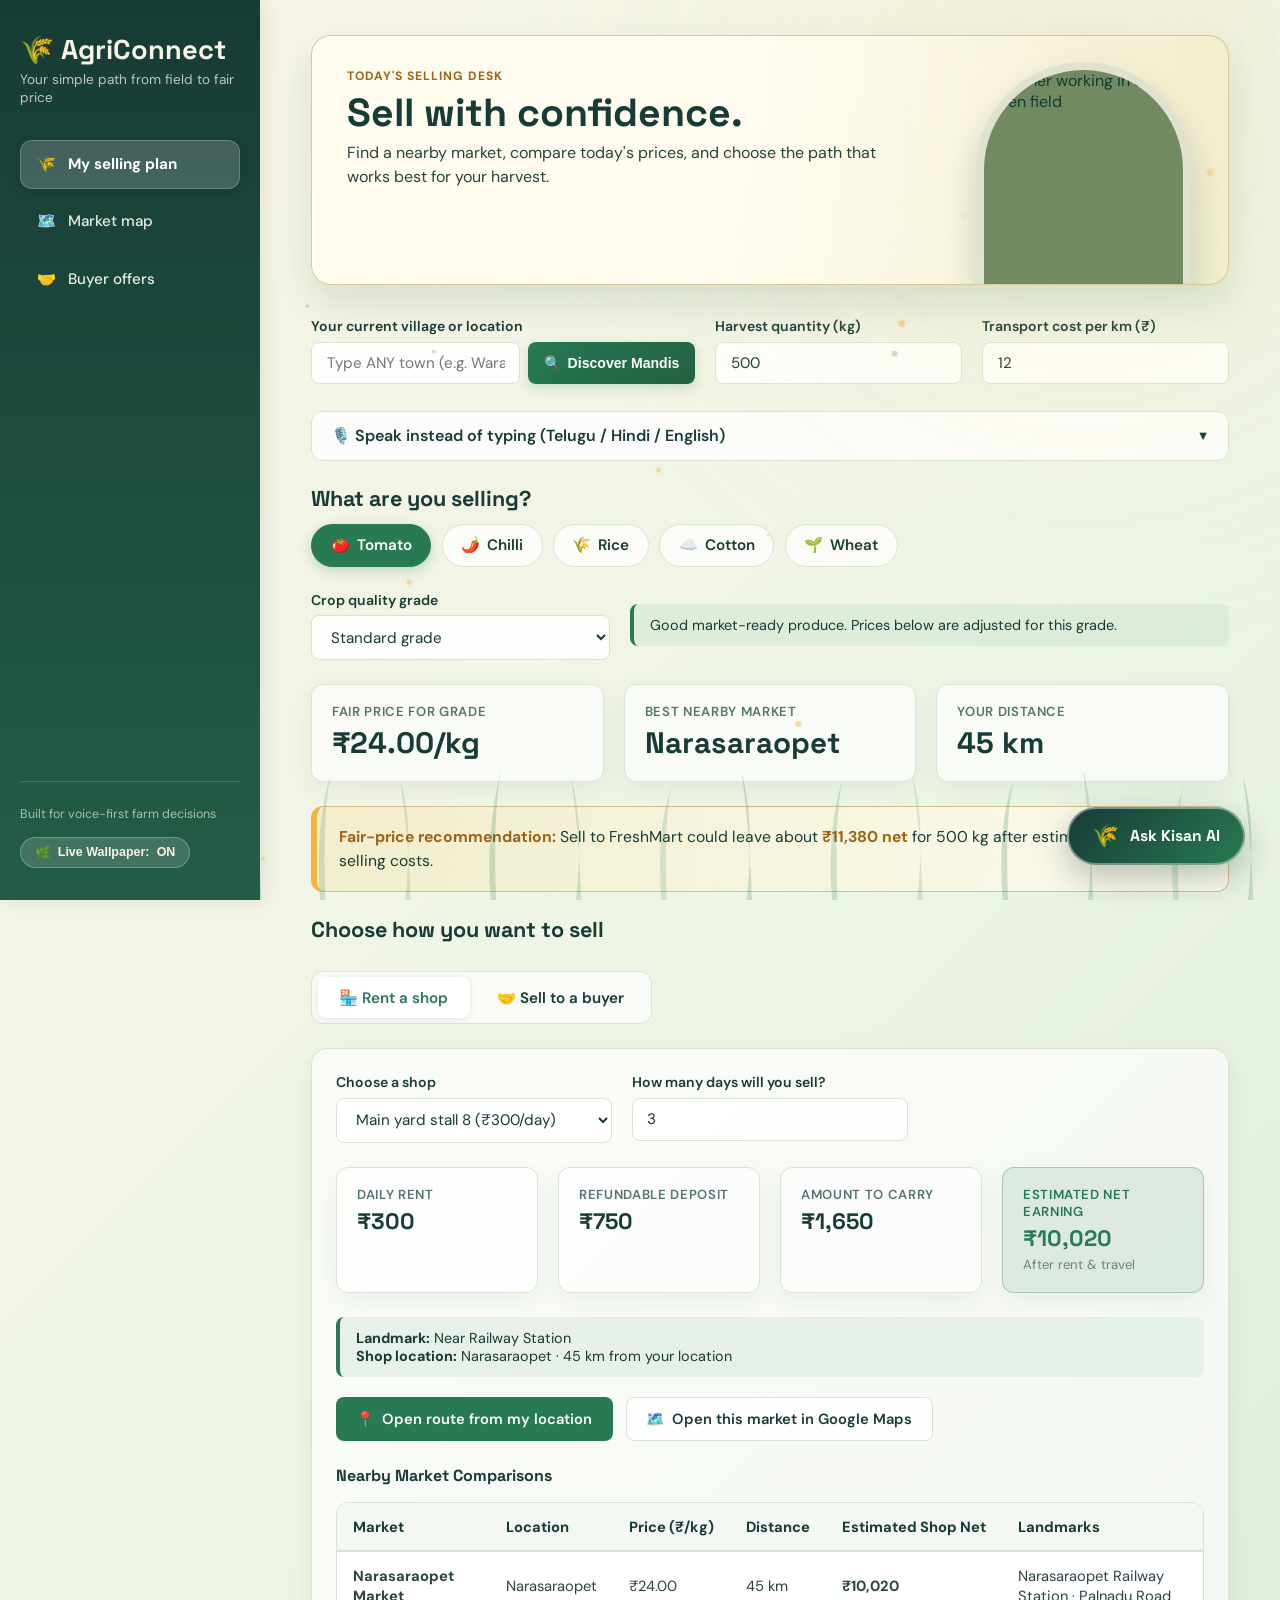
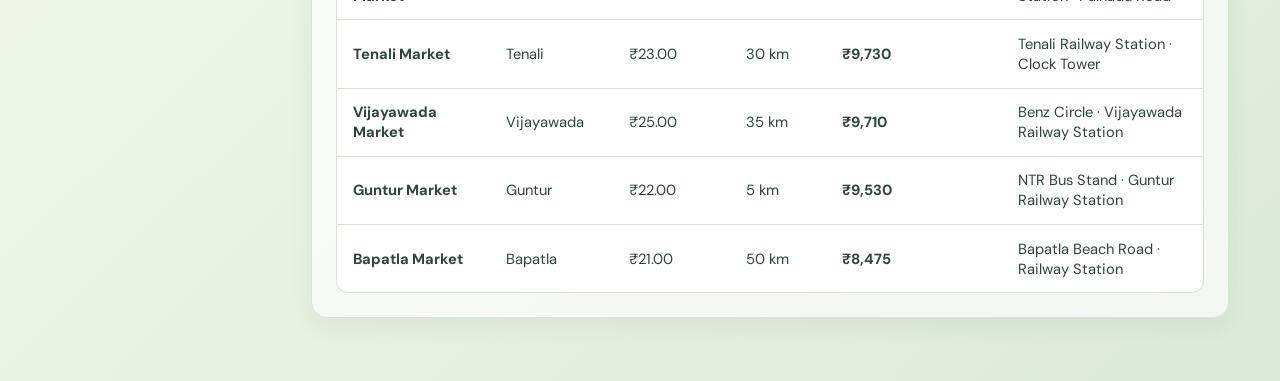
==== commit 7952795d: "Improve Kisan AI and daily market updates" ====
--- a/agri-connect-streamlit-app/frontend/index.html
+++ b/agri-connect-streamlit-app/frontend/index.html
@@ -264,6 +264,7 @@
       <section id="view-market-map" class="page-view" style="display: none;">
         <h1 style="font-size: 2.2rem; margin-bottom: 0.25rem;">Market map</h1>
         <p style="color: #4a665f; margin-bottom: 1.5rem;">See markets, roads, and familiar landmarks before you leave the farm.</p>
+        <div id="market-data-status" class="info-note" style="margin-bottom:1rem;"></div>
 
         <div id="map-container"></div>
 
@@ -271,6 +272,8 @@
         <div id="map-markets-list">
           <!-- Populated by JavaScript -->
         </div>
+        <h3 style="margin: 1.5rem 0 1rem;">Regional learning videos</h3>
+        <div id="regional-videos"></div>
       </section>
 
       <!-- View 3: Buyer Offers -->
@@ -330,14 +333,14 @@
     <div class="chat-settings-overlay" id="chat-settings-overlay">
       <h4 style="margin-bottom:0.4rem; color:var(--ink);">AI Intelligence Settings</h4>
       <p style="font-size:0.85rem; color:#555; margin-bottom:1.1rem; line-height:1.4;">
-        Connect your OpenAI API key for live GPT-4o intelligence. If left empty, Kisan AI seamlessly runs its built-in Indian agricultural knowledgebase.
+        Live AI is configured securely by the app administrator. If no server key is configured, Kisan AI uses its built-in agricultural knowledgebase.
       </p>
       <div class="form-group" style="margin-bottom:1.2rem;">
-        <label class="form-label" for="input-openai-key">OpenAI API Key (optional)</label>
-        <input type="password" id="input-openai-key" class="form-control" placeholder="sk-proj-..." />
+        <label class="form-label" for="input-openai-key">Server AI status</label>
+        <input type="text" id="input-openai-key" class="form-control" value="Managed securely by administrator" readonly />
       </div>
       <div class="btn-row">
-        <button type="button" id="btn-save-key" class="btn btn-primary">Save Key</button>
+        <button type="button" id="btn-save-key" class="btn btn-primary">Use server AI</button>
         <button type="button" id="btn-close-settings" class="btn btn-outline">Close</button>
       </div>
     </div>
--- a/agri-connect-streamlit-app/frontend/style.css
+++ b/agri-connect-streamlit-app/frontend/style.css
@@ -607,6 +607,31 @@
   transform: translateY(-2px);
   box-shadow: 0 6px 18px rgba(0, 0, 0, 0.06);
 }
+
+.video-card {
+  display: flex;
+  align-items: center;
+  gap: 1rem;
+  background: rgba(255, 255, 255, 0.82);
+  border: 1px solid var(--line);
+  border-radius: var(--radius-md);
+  padding: 1rem 1.15rem;
+  margin-bottom: 1rem;
+}
+
+.video-art {
+  display: grid;
+  place-items: center;
+  flex: 0 0 94px;
+  height: 70px;
+  border-radius: var(--radius-sm);
+  background: linear-gradient(135deg, var(--leaf), var(--ink));
+  color: #fff;
+  font-size: 1.7rem;
+}
+
+.video-card h4 { margin: 0.25rem 0; font-size: 1.1rem; }
+.video-card p { color: #55756c; font-size: 0.85rem; margin: 0 0 0.65rem; }
 
 .buyer-info h4 {
   font-size: 1.1rem;
@@ -696,6 +721,7 @@
   .main-content {
     padding: 1.5rem;
   }
+  .video-card { align-items: flex-start; flex-direction: column; }
   .hero {
     min-height: 340px;
     padding: 1.5rem;
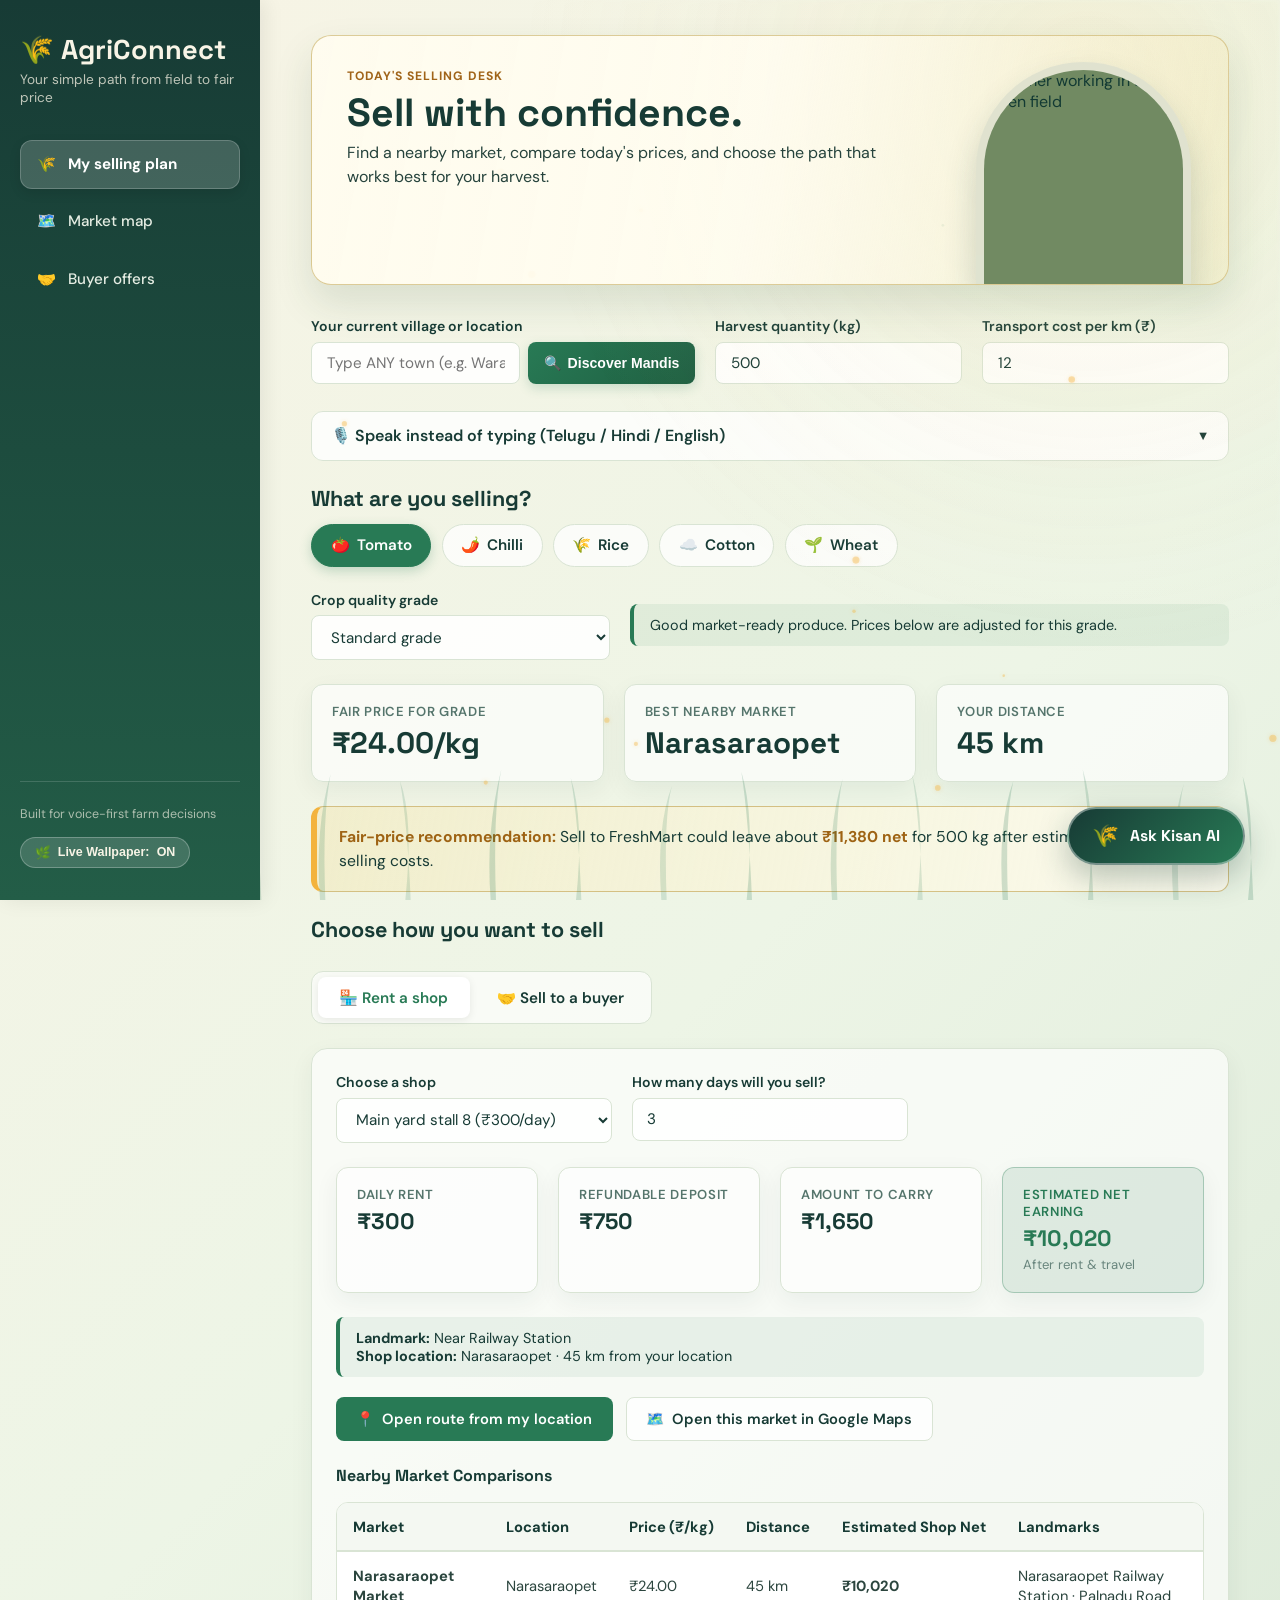
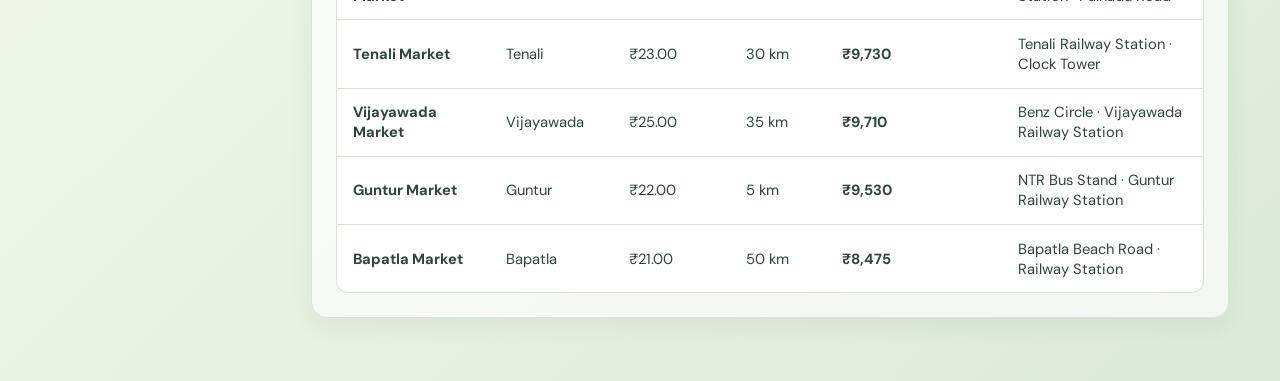
==== commit 4a6823c2: "Revert "Improve Kisan AI and daily market updates" This reverts commit 7952795dae9c7546a22d5c10bbcd3" ====
--- a/agri-connect-streamlit-app/frontend/index.html
+++ b/agri-connect-streamlit-app/frontend/index.html
@@ -264,7 +264,6 @@
       <section id="view-market-map" class="page-view" style="display: none;">
         <h1 style="font-size: 2.2rem; margin-bottom: 0.25rem;">Market map</h1>
         <p style="color: #4a665f; margin-bottom: 1.5rem;">See markets, roads, and familiar landmarks before you leave the farm.</p>
-        <div id="market-data-status" class="info-note" style="margin-bottom:1rem;"></div>
 
         <div id="map-container"></div>
 
@@ -272,8 +271,6 @@
         <div id="map-markets-list">
           <!-- Populated by JavaScript -->
         </div>
-        <h3 style="margin: 1.5rem 0 1rem;">Regional learning videos</h3>
-        <div id="regional-videos"></div>
       </section>
 
       <!-- View 3: Buyer Offers -->
@@ -333,14 +330,14 @@
     <div class="chat-settings-overlay" id="chat-settings-overlay">
       <h4 style="margin-bottom:0.4rem; color:var(--ink);">AI Intelligence Settings</h4>
       <p style="font-size:0.85rem; color:#555; margin-bottom:1.1rem; line-height:1.4;">
-        Live AI is configured securely by the app administrator. If no server key is configured, Kisan AI uses its built-in agricultural knowledgebase.
+        Connect your OpenAI API key for live GPT-4o intelligence. If left empty, Kisan AI seamlessly runs its built-in Indian agricultural knowledgebase.
       </p>
       <div class="form-group" style="margin-bottom:1.2rem;">
-        <label class="form-label" for="input-openai-key">Server AI status</label>
-        <input type="text" id="input-openai-key" class="form-control" value="Managed securely by administrator" readonly />
+        <label class="form-label" for="input-openai-key">OpenAI API Key (optional)</label>
+        <input type="password" id="input-openai-key" class="form-control" placeholder="sk-proj-..." />
       </div>
       <div class="btn-row">
-        <button type="button" id="btn-save-key" class="btn btn-primary">Use server AI</button>
+        <button type="button" id="btn-save-key" class="btn btn-primary">Save Key</button>
         <button type="button" id="btn-close-settings" class="btn btn-outline">Close</button>
       </div>
     </div>
--- a/agri-connect-streamlit-app/frontend/style.css
+++ b/agri-connect-streamlit-app/frontend/style.css
@@ -607,31 +607,6 @@
   transform: translateY(-2px);
   box-shadow: 0 6px 18px rgba(0, 0, 0, 0.06);
 }
-
-.video-card {
-  display: flex;
-  align-items: center;
-  gap: 1rem;
-  background: rgba(255, 255, 255, 0.82);
-  border: 1px solid var(--line);
-  border-radius: var(--radius-md);
-  padding: 1rem 1.15rem;
-  margin-bottom: 1rem;
-}
-
-.video-art {
-  display: grid;
-  place-items: center;
-  flex: 0 0 94px;
-  height: 70px;
-  border-radius: var(--radius-sm);
-  background: linear-gradient(135deg, var(--leaf), var(--ink));
-  color: #fff;
-  font-size: 1.7rem;
-}
-
-.video-card h4 { margin: 0.25rem 0; font-size: 1.1rem; }
-.video-card p { color: #55756c; font-size: 0.85rem; margin: 0 0 0.65rem; }
 
 .buyer-info h4 {
   font-size: 1.1rem;
@@ -721,7 +696,6 @@
   .main-content {
     padding: 1.5rem;
   }
-  .video-card { align-items: flex-start; flex-direction: column; }
   .hero {
     min-height: 340px;
     padding: 1.5rem;
